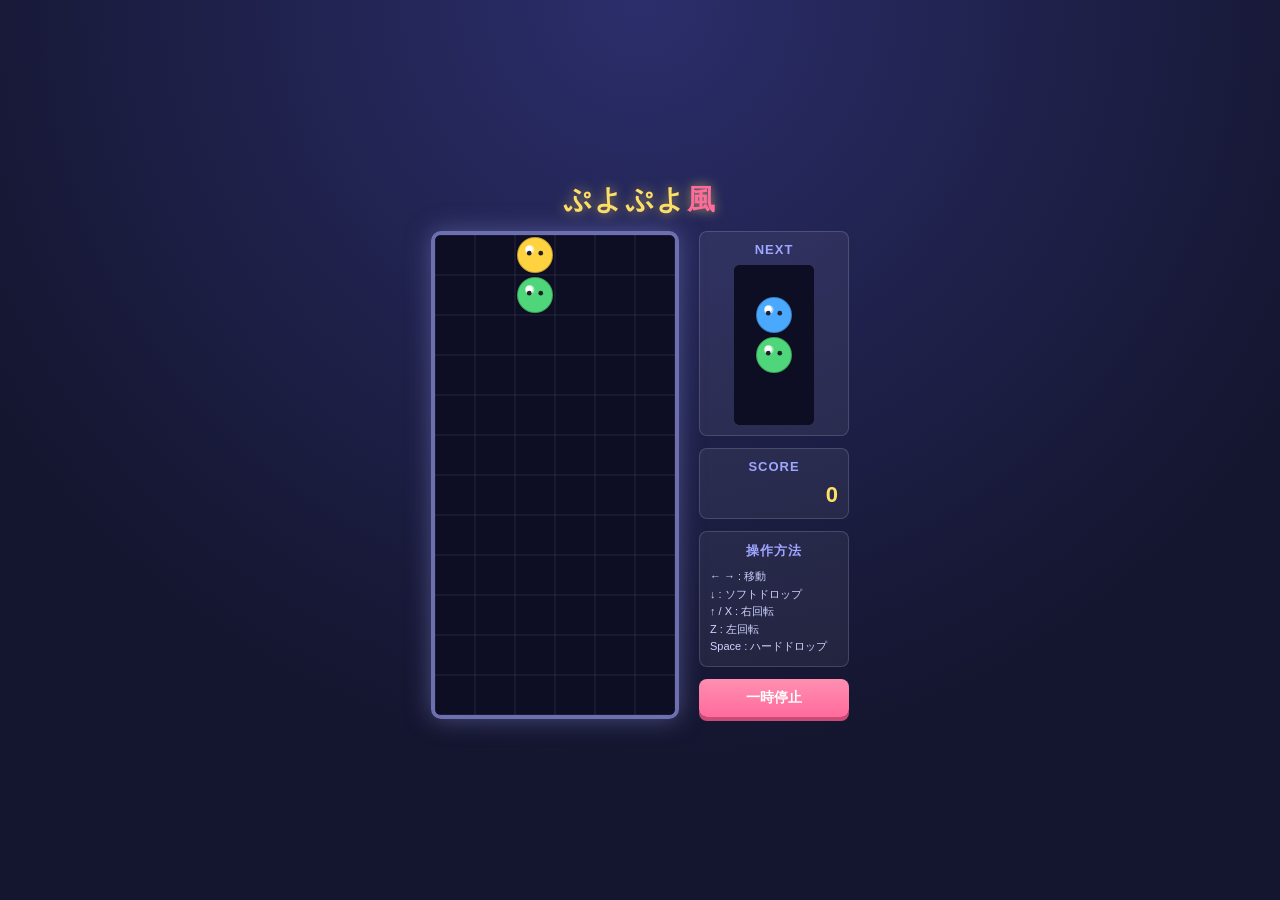
==== puyo-puyo/index.html @ 4ec379fa "Add puyo-puyo style puzzle game Implements a self-contained HTML5/Canvas puyo puyo clone with pair m" ====
<!DOCTYPE html>
<html lang="ja">
<head>
<meta charset="UTF-8" />
<meta name="viewport" content="width=device-width, initial-scale=1.0" />
<title>ぷよぷよ風パズルゲーム</title>
<link rel="stylesheet" href="style.css" />
</head>
<body>
  <div class="app">
    <h1>ぷよぷよ<span>風</span></h1>

    <div class="game-area">
      <div class="board-wrap">
        <canvas id="board" width="240" height="480"></canvas>
        <div id="overlay" class="overlay hidden">
          <div class="overlay-inner">
            <p id="overlay-title">GAME OVER</p>
            <button id="restart-btn">もう一度あそぶ</button>
          </div>
        </div>
        <div id="chain-popup" class="chain-popup hidden"></div>
      </div>

      <div class="side-panel">
        <div class="panel-box">
          <h2>NEXT</h2>
          <canvas id="next" width="80" height="160"></canvas>
        </div>
        <div class="panel-box">
          <h2>SCORE</h2>
          <p id="score">0</p>
        </div>
        <div class="panel-box">
          <h2>操作方法</h2>
          <ul class="controls">
            <li>← → : 移動</li>
            <li>↓ : ソフトドロップ</li>
            <li>↑ / X : 右回転</li>
            <li>Z : 左回転</li>
            <li>Space : ハードドロップ</li>
          </ul>
        </div>
        <button id="pause-btn" class="pause-btn">一時停止</button>
      </div>
    </div>
  </div>

  <script src="script.js"></script>
</body>
</html>
---- puyo-puyo/style.css ----
* {
  box-sizing: border-box;
}

body {
  margin: 0;
  min-height: 100vh;
  display: flex;
  align-items: center;
  justify-content: center;
  background: radial-gradient(circle at top, #2b2e6b 0%, #14152e 70%);
  font-family: "Segoe UI", "Hiragino Kaku Gothic ProN", "Yu Gothic", sans-serif;
  color: #fff;
}

.app {
  text-align: center;
  padding: 16px;
}

h1 {
  margin: 0 0 12px;
  font-size: 28px;
  letter-spacing: 2px;
  color: #ffe066;
  text-shadow: 0 0 12px rgba(255, 224, 102, 0.6);
}

h1 span {
  color: #ff6b9d;
}

.game-area {
  display: flex;
  gap: 20px;
  align-items: flex-start;
  justify-content: center;
}

.board-wrap {
  position: relative;
  border: 4px solid #6c6fb0;
  border-radius: 10px;
  background: #0d0e24;
  box-shadow: 0 0 24px rgba(108, 111, 176, 0.6), inset 0 0 12px rgba(0,0,0,0.6);
}

#board {
  display: block;
  border-radius: 6px;
}

.side-panel {
  display: flex;
  flex-direction: column;
  gap: 12px;
  width: 150px;
}

.panel-box {
  background: rgba(255, 255, 255, 0.06);
  border: 1px solid rgba(255, 255, 255, 0.15);
  border-radius: 8px;
  padding: 10px;
}

.panel-box h2 {
  margin: 0 0 8px;
  font-size: 13px;
  letter-spacing: 1px;
  color: #9ea6ff;
}

#next {
  display: block;
  margin: 0 auto;
  background: #0d0e24;
  border-radius: 6px;
}

#score {
  margin: 0;
  font-size: 22px;
  font-weight: bold;
  color: #ffe066;
  text-align: right;
}

.controls {
  margin: 0;
  padding-left: 0;
  list-style: none;
  font-size: 11px;
  line-height: 1.6;
  text-align: left;
  color: #cfd2ff;
}

.pause-btn, #restart-btn {
  cursor: pointer;
  border: none;
  border-radius: 8px;
  padding: 10px;
  font-size: 14px;
  font-weight: bold;
  background: linear-gradient(180deg, #ff8fb1, #ff6b9d);
  color: #fff;
  box-shadow: 0 4px 0 #c94b76;
  transition: transform 0.05s ease;
}

.pause-btn:active, #restart-btn:active {
  transform: translateY(3px);
  box-shadow: 0 1px 0 #c94b76;
}

.overlay {
  position: absolute;
  inset: 0;
  background: rgba(10, 10, 30, 0.82);
  display: flex;
  align-items: center;
  justify-content: center;
  border-radius: 6px;
}

.overlay.hidden {
  display: none;
}

.overlay-inner {
  text-align: center;
}

#overlay-title {
  font-size: 24px;
  color: #ff6b6b;
  text-shadow: 0 0 10px rgba(255,107,107,0.8);
  margin-bottom: 16px;
}

.chain-popup {
  position: absolute;
  top: 40%;
  left: 50%;
  transform: translate(-50%, -50%) scale(1);
  font-size: 26px;
  font-weight: bold;
  color: #fff34d;
  text-shadow: 0 0 10px rgba(255, 243, 77, 0.9), 0 0 4px #000;
  pointer-events: none;
  animation: popIn 0.6s ease forwards;
}

.chain-popup.hidden {
  display: none;
}

@keyframes popIn {
  0% { opacity: 0; transform: translate(-50%, -40%) scale(0.5); }
  30% { opacity: 1; transform: translate(-50%, -50%) scale(1.15); }
  70% { opacity: 1; transform: translate(-50%, -50%) scale(1); }
  100% { opacity: 0; transform: translate(-50%, -60%) scale(1); }
}
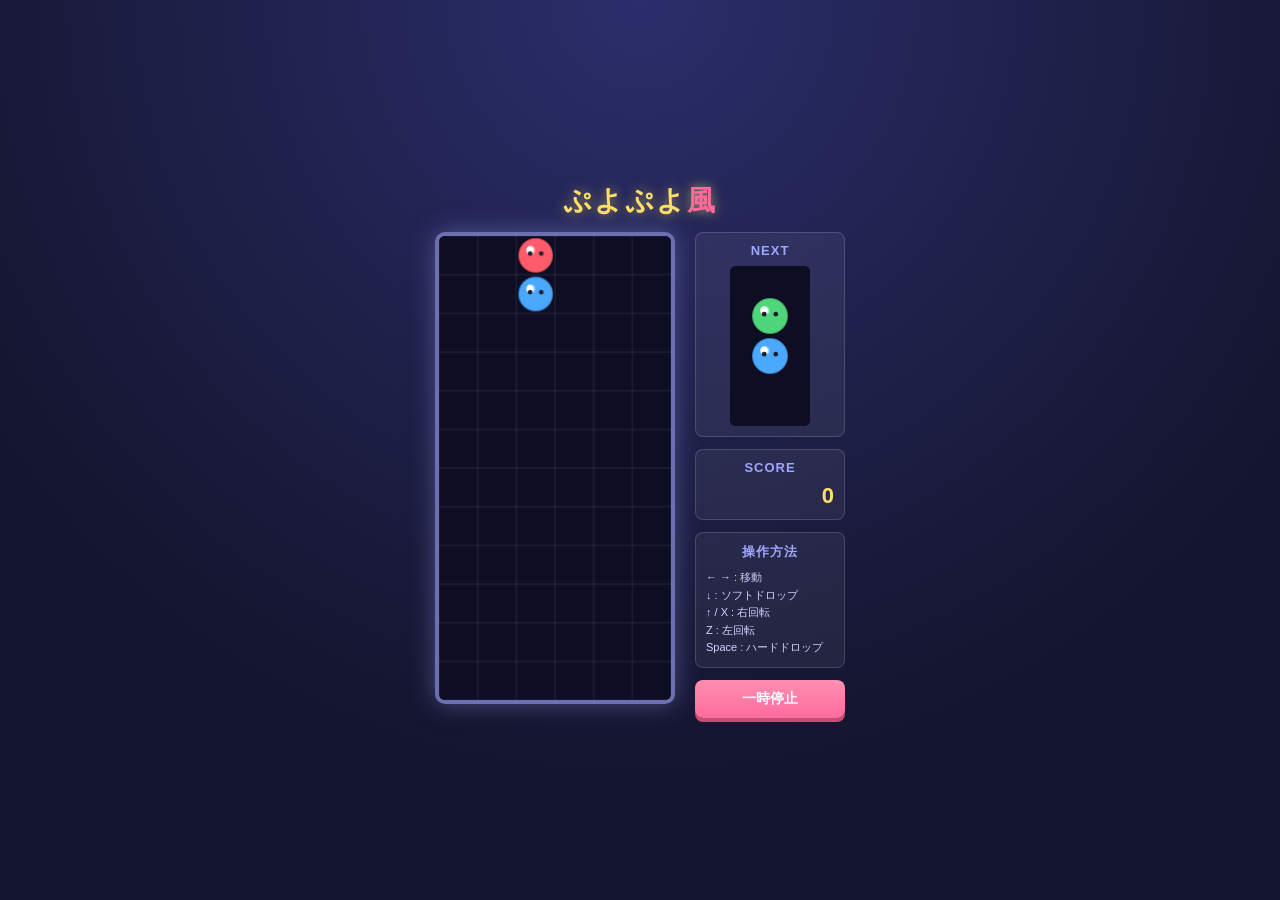
==== commit 0e3f5eb8: "Add mobile-friendly touch controls and responsive layout Adds on-screen buttons (move/rotate/soft dr" ====
--- a/puyo-puyo/index.html
+++ b/puyo-puyo/index.html
@@ -31,7 +31,7 @@
           <h2>SCORE</h2>
           <p id="score">0</p>
         </div>
-        <div class="panel-box">
+        <div class="panel-box controls-box">
           <h2>操作方法</h2>
           <ul class="controls">
             <li>← → : 移動</li>
@@ -44,6 +44,19 @@
         <button id="pause-btn" class="pause-btn">一時停止</button>
       </div>
     </div>
+
+    <div class="touch-controls">
+      <div class="touch-row">
+        <button class="touch-btn" id="btn-rotate-left" aria-label="左回転">↺</button>
+        <button class="touch-btn" id="btn-left" aria-label="左に移動">←</button>
+        <button class="touch-btn" id="btn-down" aria-label="ソフトドロップ">↓</button>
+        <button class="touch-btn" id="btn-right" aria-label="右に移動">→</button>
+        <button class="touch-btn" id="btn-rotate-right" aria-label="右回転">↻</button>
+      </div>
+      <div class="touch-row">
+        <button class="touch-btn wide" id="btn-drop">ハードドロップ</button>
+      </div>
+    </div>
   </div>
 
   <script src="script.js"></script>
--- a/puyo-puyo/style.css
+++ b/puyo-puyo/style.css
@@ -2,20 +2,28 @@
   box-sizing: border-box;
 }
 
-body {
+html, body {
   margin: 0;
   min-height: 100vh;
+  overscroll-behavior: none;
+}
+
+body {
   display: flex;
   align-items: center;
   justify-content: center;
   background: radial-gradient(circle at top, #2b2e6b 0%, #14152e 70%);
   font-family: "Segoe UI", "Hiragino Kaku Gothic ProN", "Yu Gothic", sans-serif;
   color: #fff;
+  -webkit-tap-highlight-color: transparent;
+  touch-action: manipulation;
 }
 
 .app {
   text-align: center;
   padding: 16px;
+  width: 100%;
+  max-width: 480px;
 }
 
 h1 {
@@ -43,11 +51,15 @@
   border-radius: 10px;
   background: #0d0e24;
   box-shadow: 0 0 24px rgba(108, 111, 176, 0.6), inset 0 0 12px rgba(0,0,0,0.6);
+  flex: 0 0 auto;
+  width: min(70vw, 240px);
 }
 
 #board {
   display: block;
   border-radius: 6px;
+  width: 100%;
+  height: auto;
 }
 
 .side-panel {
@@ -162,3 +174,147 @@
   70% { opacity: 1; transform: translate(-50%, -50%) scale(1); }
   100% { opacity: 0; transform: translate(-50%, -60%) scale(1); }
 }
+
+/* ---------- Touch controls ---------- */
+
+.touch-controls {
+  display: none;
+  margin-top: 16px;
+  user-select: none;
+}
+
+.touch-row {
+  display: flex;
+  justify-content: center;
+  gap: 8px;
+  margin-bottom: 8px;
+}
+
+.touch-btn {
+  cursor: pointer;
+  border: none;
+  border-radius: 12px;
+  width: 56px;
+  height: 56px;
+  font-size: 22px;
+  font-weight: bold;
+  background: linear-gradient(180deg, #6c6fb0, #4d4f8a);
+  color: #fff;
+  box-shadow: 0 4px 0 #33345e;
+  touch-action: manipulation;
+  flex-shrink: 0;
+}
+
+.touch-btn:active {
+  transform: translateY(3px);
+  box-shadow: 0 1px 0 #33345e;
+}
+
+.touch-btn.wide {
+  width: auto;
+  flex: 1;
+  max-width: 320px;
+  font-size: 15px;
+  background: linear-gradient(180deg, #ff8fb1, #ff6b9d);
+  box-shadow: 0 4px 0 #c94b76;
+}
+
+.touch-btn.wide:active {
+  box-shadow: 0 1px 0 #c94b76;
+}
+
+/* Narrow / touch screens: stack layout, hide keyboard hint, show touch pad */
+@media (max-width: 640px), (hover: none) and (pointer: coarse) {
+  body {
+    align-items: flex-start;
+    overflow-y: auto;
+  }
+
+  .app {
+    padding: 8px;
+    padding-bottom: 12px;
+  }
+
+  h1 {
+    font-size: 18px;
+    margin-bottom: 6px;
+  }
+
+  .game-area {
+    flex-direction: column;
+    align-items: center;
+    gap: 8px;
+  }
+
+  /* Show NEXT/SCORE/pause above the board so they're never hidden
+     behind the fixed touch pad; the board is sized by JS to fill
+     whatever vertical space remains above the pad. */
+  .side-panel {
+    order: 1;
+    flex-direction: row;
+    flex-wrap: wrap;
+    width: 100%;
+    justify-content: center;
+    gap: 8px;
+  }
+
+  .board-wrap {
+    order: 2;
+    width: min(58vw, 230px);
+  }
+
+  .side-panel .panel-box {
+    flex: 1 1 100px;
+    padding: 6px 8px;
+  }
+
+  .panel-box h2 {
+    font-size: 11px;
+    margin-bottom: 4px;
+  }
+
+  #next {
+    width: 50px;
+    height: 100px;
+  }
+
+  #score {
+    font-size: 18px;
+  }
+
+  .controls-box {
+    display: none;
+  }
+
+  .pause-btn {
+    flex: 1 1 100%;
+  }
+
+  .touch-controls {
+    display: block;
+    position: fixed;
+    left: 0;
+    right: 0;
+    bottom: 0;
+    margin-top: 0;
+    padding: 10px 8px calc(10px + env(safe-area-inset-bottom));
+    background: rgba(13, 14, 36, 0.92);
+    backdrop-filter: blur(6px);
+    box-shadow: 0 -4px 16px rgba(0, 0, 0, 0.4);
+    z-index: 50;
+  }
+
+  .touch-btn {
+    width: 48px;
+    height: 48px;
+    font-size: 18px;
+  }
+}
+
+@media (max-width: 360px) {
+  .touch-btn {
+    width: 42px;
+    height: 42px;
+    font-size: 16px;
+  }
+}
